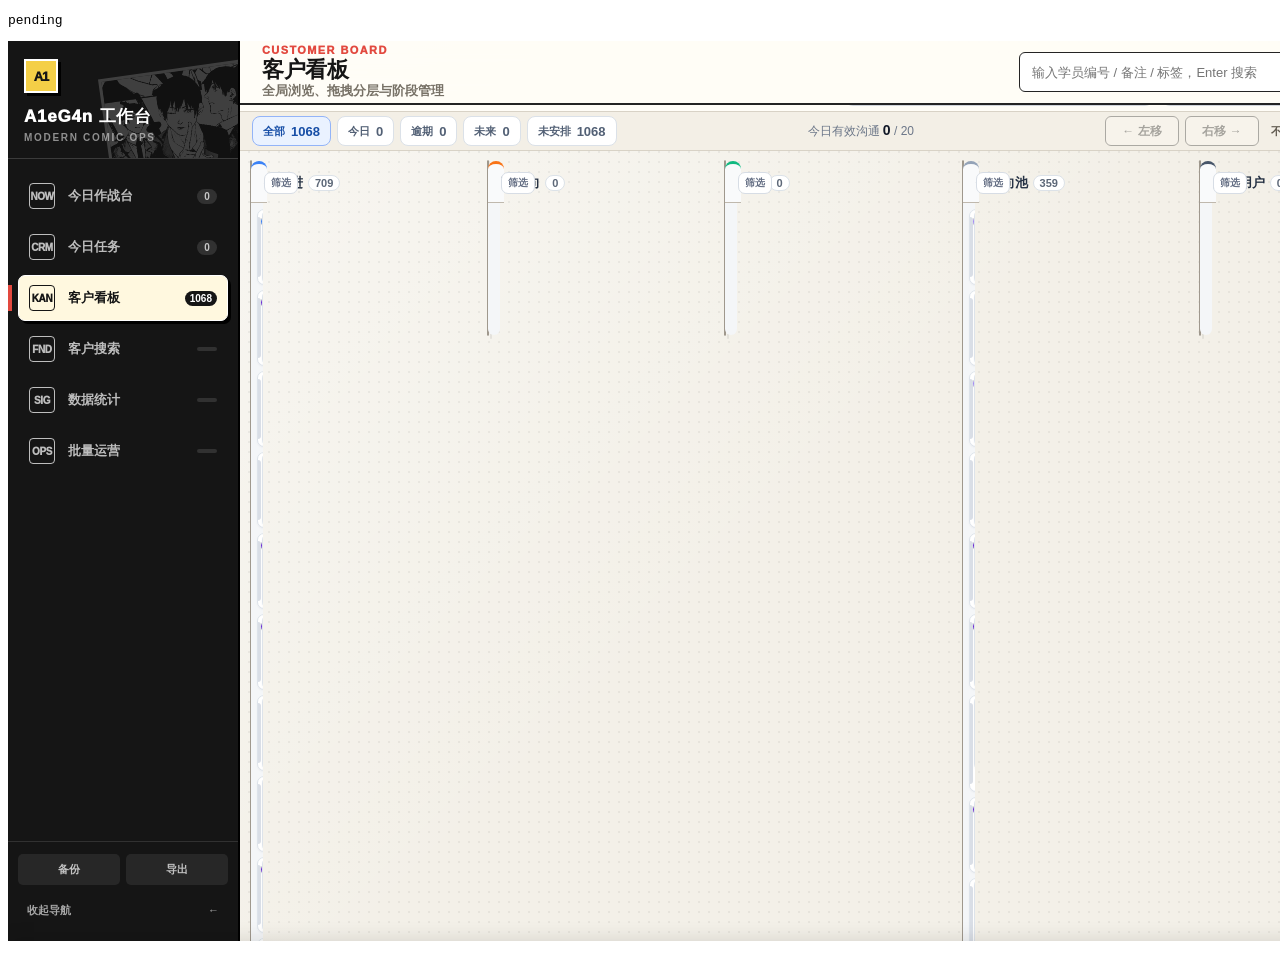
==== tests/board_drag_performance_probe.html @ a6b7ca22 "test: add customer drag performance runtime probe" ====
<!doctype html>
<html lang="zh-CN">
<head><meta charset="utf-8"><title>Board drag performance probe</title></head>
<body>
  <pre id="result">pending</pre>
  <iframe id="app" src="../index.html#board" style="width:1440px;height:900px;border:0"></iframe>
  <script>
    const frame = document.getElementById('app');
    const result = document.getElementById('result');

    function finish(data, ok) {
      result.textContent = JSON.stringify(data);
      result.id = ok ? 'result-done' : 'result-error';
    }

    setTimeout(() => {
      const win = frame.contentWindow;
      const doc = frame.contentDocument;
      let proto = null;
      let originalAdd = null;
      try {
        const sourceCard = doc && doc.querySelector('.column-body .card[draggable="true"]');
        if (!sourceCard) throw new Error('no draggable customer card');
        const sourceId = sourceCard.dataset.id;
        const sourceBody = sourceCard.closest('.column-body');
        const sourceCol = sourceBody && sourceBody.dataset.col;
        const targetBody = Array.from(doc.querySelectorAll('.column-body')).find(el => el.dataset.col !== sourceCol);
        if (!sourceCol || !targetBody) throw new Error('drag source/target not ready');
        const targetCol = targetBody.dataset.col;

        let renderCount = 0;
        const originalRender = win.render;
        win.render = function(...args) {
          renderCount++;
          return originalRender.apply(this, args);
        };

        let dragOverAdds = 0;
        proto = win.DOMTokenList.prototype;
        originalAdd = proto.add;
        proto.add = function(...tokens) {
          if (this === targetBody.classList && tokens.includes('drag-over')) dragOverAdds++;
          return originalAdd.apply(this, tokens);
        };

        const dataTransfer = { effectAllowed: '', dropEffect: '' };
        const eventFor = (target, currentTarget) => ({
          target,
          currentTarget,
          dataTransfer,
          preventDefault() {}
        });

        win.onDragStart(eventFor(sourceCard, sourceCard), sourceId);
        const dragActiveDuring = doc.body.classList.contains('board-drag-active');
        const transitionDuring = getComputedStyle(sourceCard).transitionDuration;

        for (let i = 0; i < 25; i++) {
          win.onDragOver(eventFor(targetBody, targetBody));
        }

        win.onDrop(eventFor(targetBody, targetBody));
        const movedUser = win.eval(`users.find(u => u.id === ${JSON.stringify(sourceId)})`);
        const moved = !!movedUser && movedUser.column === targetCol;

        let persisted = false;
        try {
          const raw = JSON.parse(win.localStorage.getItem('sales_followup_data_v3') || '[]');
          const list = Array.isArray(raw) ? raw : (Array.isArray(raw.users) ? raw.users : []);
          persisted = list.some(u => u.id === sourceId && u.column === targetCol);
        } catch (_) {}

        const dragActiveAfter = doc.body.classList.contains('board-drag-active');
        const optimized = dragActiveDuring && transitionDuring === '0s' && dragOverAdds <= 2 && moved && persisted && renderCount === 0 && !dragActiveAfter;

        if (proto && originalAdd) proto.add = originalAdd;
        win.render = originalRender;

        finish({
          sourceId,
          sourceCol,
          targetCol,
          dragActiveDuring,
          transitionDuring,
          dragOverAdds,
          renderCount,
          moved,
          persisted,
          dragActiveAfter,
          optimized
        }, optimized);
      } catch (err) {
        if (proto && originalAdd) proto.add = originalAdd;
        finish({ error: String(err) }, false);
      }
    }, 4200);
  </script>
</body>
</html>
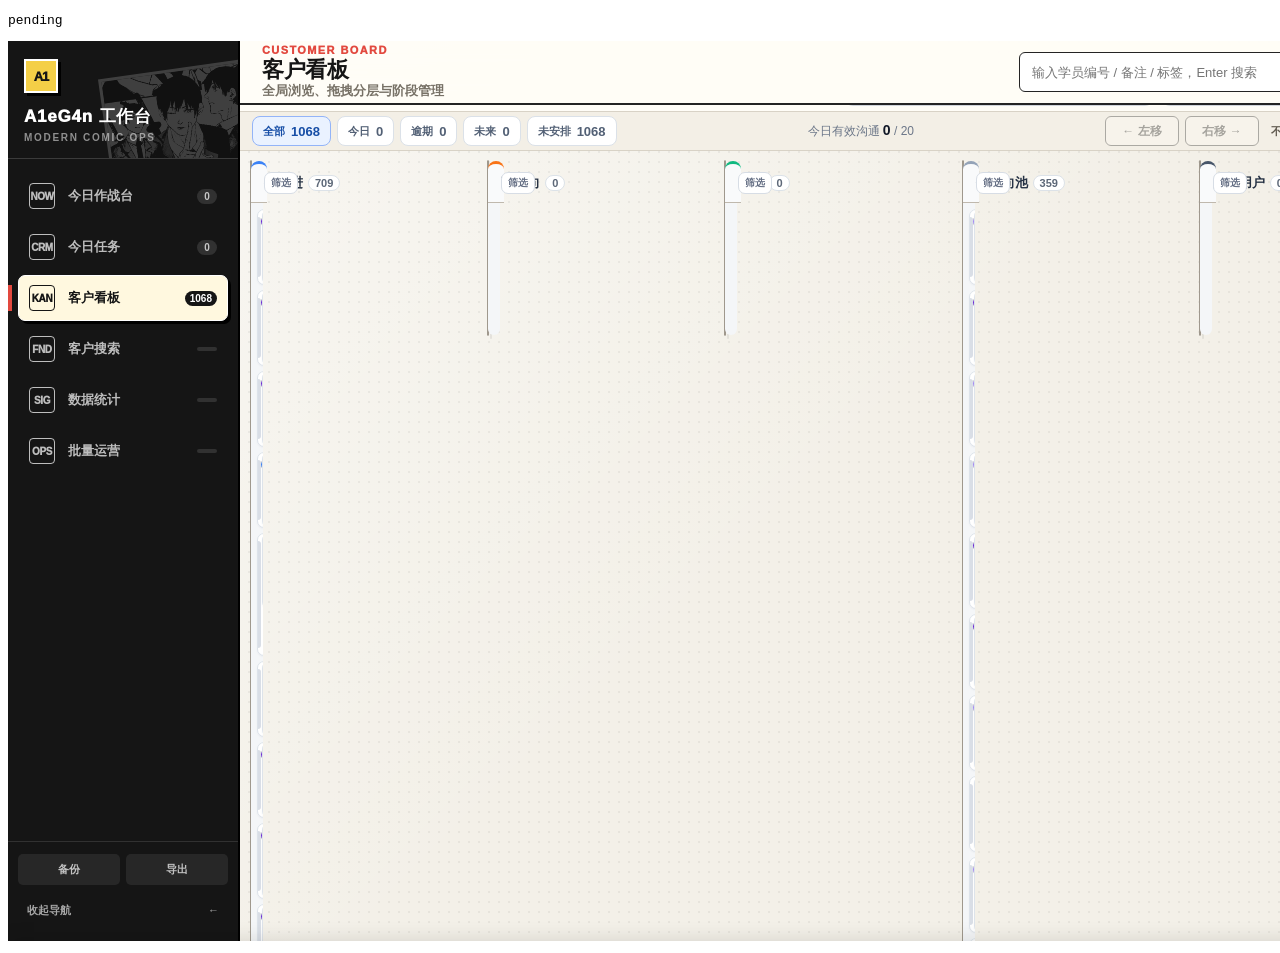
==== commit 33594fd5: "test: expose board drag partial-refresh diagnostics" ====
--- a/tests/board_drag_performance_probe.html
+++ b/tests/board_drag_performance_probe.html
@@ -19,6 +19,20 @@
       let proto = null;
       let originalAdd = null;
       try {
+        const deps = win.eval(`({
+          renderCard: typeof renderCard,
+          followupRank: typeof followupRank,
+          matchesTaskFilter: typeof matchesTaskFilter,
+          getTag: typeof getTag,
+          COLUMN_LIMIT: typeof COLUMN_LIMIT,
+          expandedCols: typeof expandedCols,
+          colFilters: typeof colFilters,
+          taskFilter: typeof taskFilter,
+          activeTagFilter: typeof activeTagFilter,
+          renderStats: typeof renderStats,
+          saveData: typeof saveData
+        })`);
+
         const sourceCard = doc && doc.querySelector('.column-body .card[draggable="true"]');
         if (!sourceCard) throw new Error('no draggable customer card');
         const sourceId = sourceCard.dataset.id;
@@ -48,6 +62,7 @@
           target,
           currentTarget,
           dataTransfer,
+          relatedTarget: null,
           preventDefault() {}
         });
 
@@ -71,6 +86,11 @@
         } catch (_) {}
 
         const dragActiveAfter = doc.body.classList.contains('board-drag-active');
+        const perfApiPresent = !!win.__boardDragPerformance;
+        let directPartialResult = null;
+        if (win.__boardDragPerformance && typeof win.__boardDragPerformance.partialRefresh === 'function') {
+          directPartialResult = win.__boardDragPerformance.partialRefresh(sourceCol, targetCol);
+        }
         const optimized = dragActiveDuring && transitionDuring === '0s' && dragOverAdds <= 2 && moved && persisted && renderCount === 0 && !dragActiveAfter;
 
         if (proto && originalAdd) proto.add = originalAdd;
@@ -80,6 +100,9 @@
           sourceId,
           sourceCol,
           targetCol,
+          deps,
+          perfApiPresent,
+          directPartialResult,
           dragActiveDuring,
           transitionDuring,
           dragOverAdds,
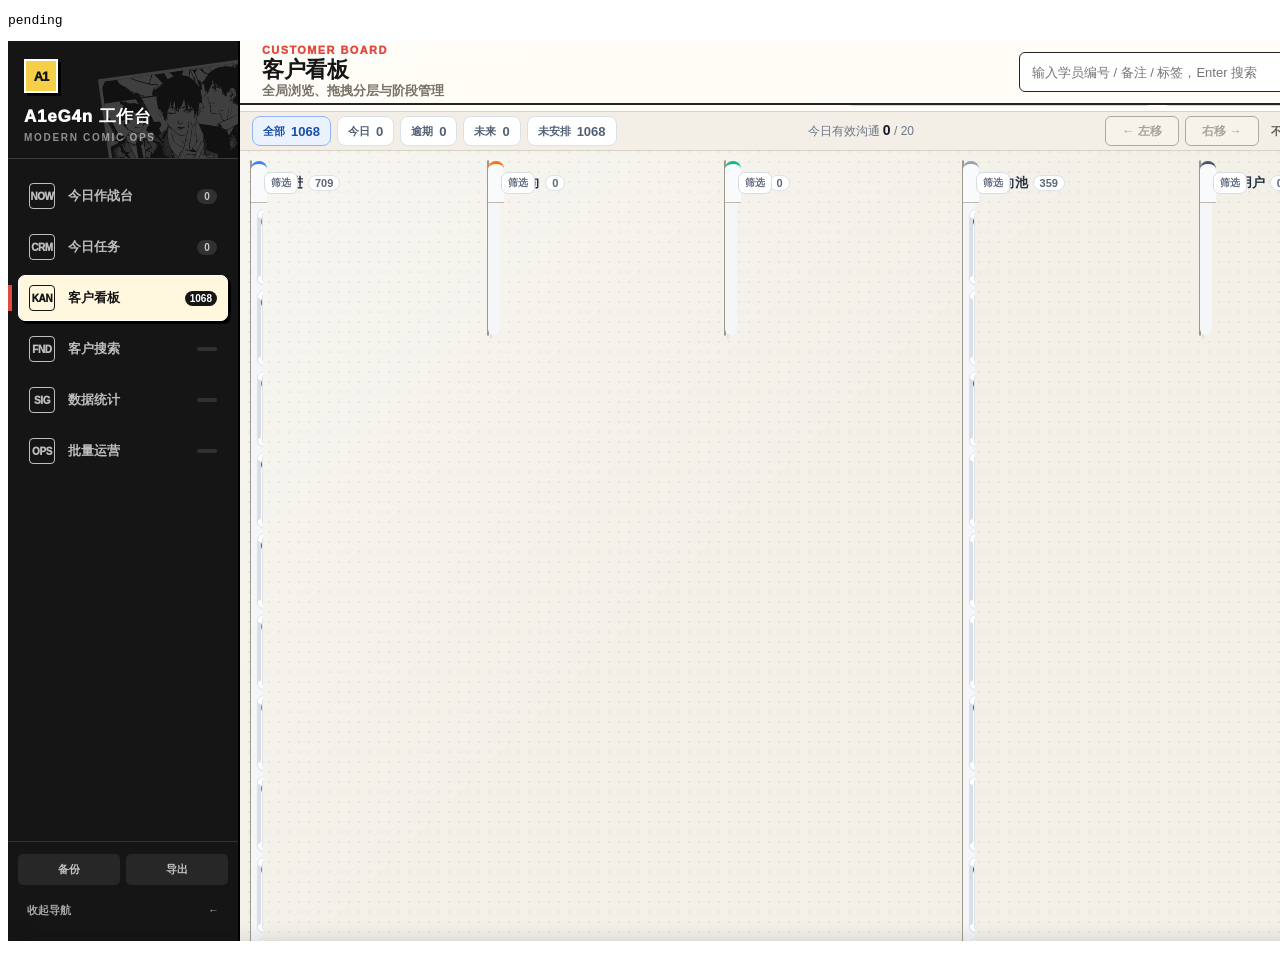
==== commit f963a9b1: "test: pinpoint partial board render exception" ====
--- a/tests/board_drag_performance_probe.html
+++ b/tests/board_drag_performance_probe.html
@@ -88,8 +88,26 @@
         const dragActiveAfter = doc.body.classList.contains('board-drag-active');
         const perfApiPresent = !!win.__boardDragPerformance;
         let directPartialResult = null;
-        if (win.__boardDragPerformance && typeof win.__boardDragPerformance.partialRefresh === 'function') {
-          directPartialResult = win.__boardDragPerformance.partialRefresh(sourceCol, targetCol);
+        let sourceRenderResult = null;
+        let targetRenderResult = null;
+        let sourceRenderError = '';
+        let targetRenderError = '';
+        if (win.__boardDragPerformance) {
+          try {
+            sourceRenderResult = win.__boardDragPerformance.renderBoardColumn(sourceCol);
+          } catch (err) {
+            sourceRenderError = String(err && err.stack ? err.stack : err);
+          }
+          try {
+            targetRenderResult = win.__boardDragPerformance.renderBoardColumn(targetCol);
+          } catch (err) {
+            targetRenderError = String(err && err.stack ? err.stack : err);
+          }
+          try {
+            directPartialResult = win.__boardDragPerformance.partialRefresh(sourceCol, targetCol);
+          } catch (err) {
+            directPartialResult = 'throw:' + String(err);
+          }
         }
         const optimized = dragActiveDuring && transitionDuring === '0s' && dragOverAdds <= 2 && moved && persisted && renderCount === 0 && !dragActiveAfter;
 
@@ -102,6 +120,10 @@
           targetCol,
           deps,
           perfApiPresent,
+          sourceRenderResult,
+          targetRenderResult,
+          sourceRenderError,
+          targetRenderError,
           directPartialResult,
           dragActiveDuring,
           transitionDuring,
